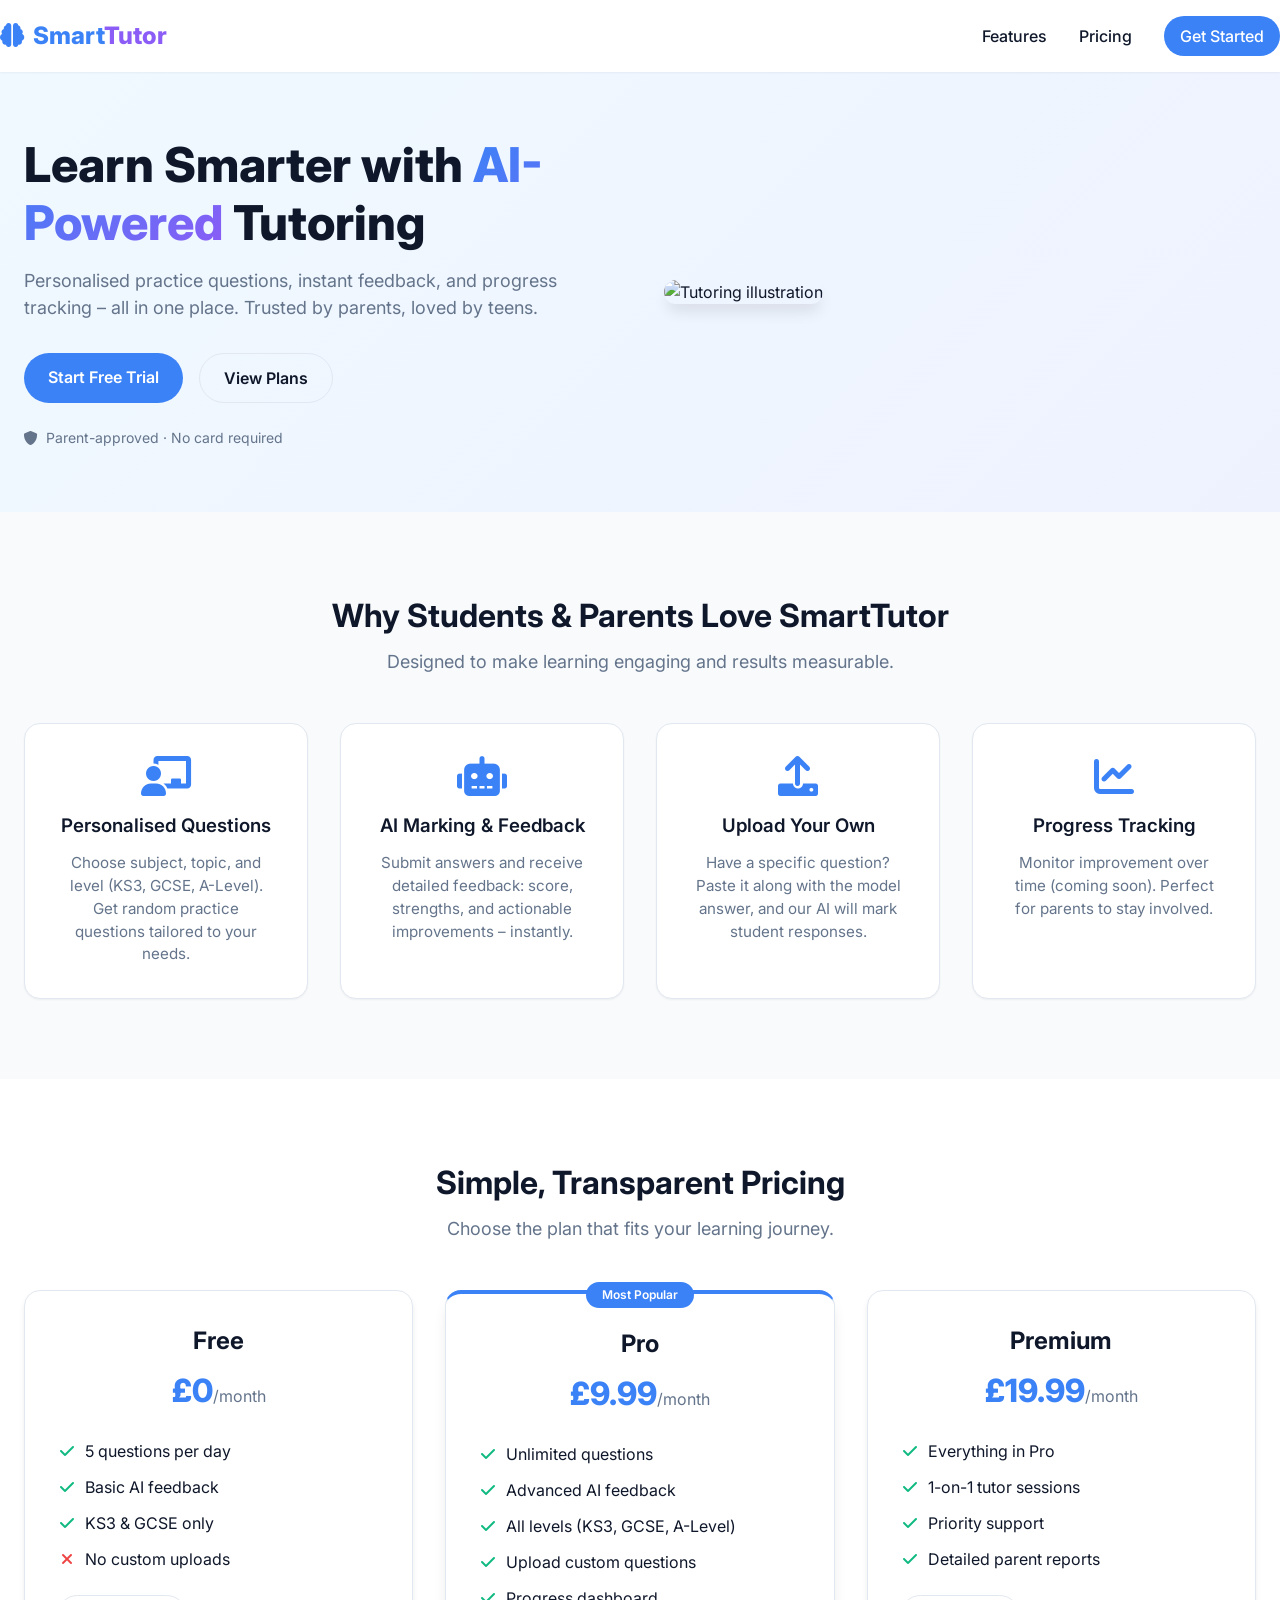
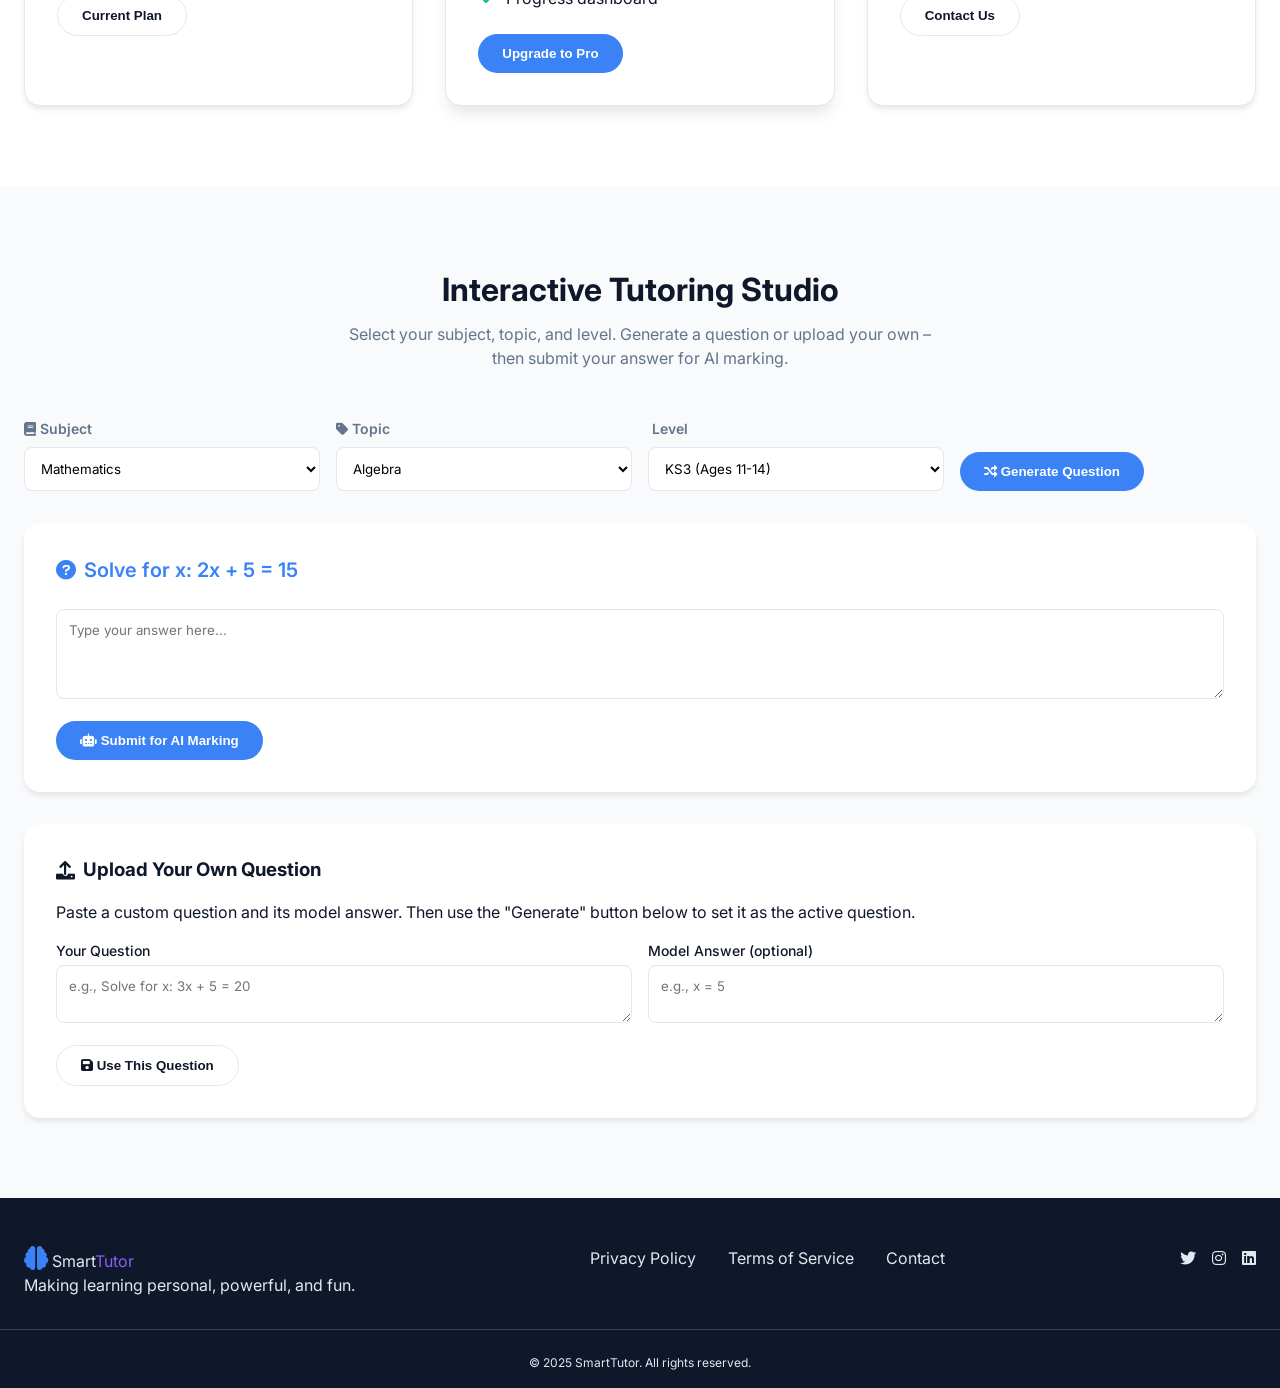
==== index.html @ 4dcc0a21 "Create index.html" ====
<!-- index.html -->
<!DOCTYPE html>
<html lang="en">
<head>
  <meta charset="UTF-8">
  <meta name="viewport" content="width=device-width, initial-scale=1.0, viewport-fit=cover">
  <title>Smart Tutor | AI-Powered Learning</title>
  <link rel="stylesheet" href="style.css">
  <!-- Font Awesome for icons -->
  <link rel="stylesheet" href="https://cdnjs.cloudflare.com/ajax/libs/font-awesome/6.0.0-beta3/css/all.min.css">
  <!-- Google Fonts -->
  <link href="https://fonts.googleapis.com/css2?family=Inter:opsz,wght@14..32,300..700&family=Plus+Jakarta+Sans:wght@400;500;600;700;800&display=swap" rel="stylesheet">
</head>
<body>

  <!-- Navigation -->
  <nav class="navbar">
    <div class="container nav-container">
      <div class="logo">
        <i class="fas fa-brain"></i> Smart<span>Tutor</span>
      </div>
      <div class="nav-links">
        <a href="#features">Features</a>
        <a href="#pricing">Pricing</a>
        <a href="#dashboard" class="btn-primary-small">Get Started</a>
      </div>
    </div>
  </nav>

  <!-- Hero Section -->
  <section class="hero">
    <div class="container hero-grid">
      <div class="hero-content">
        <h1>Learn Smarter with <span class="gradient-text">AI-Powered</span> Tutoring</h1>
        <p>Personalised practice questions, instant feedback, and progress tracking – all in one place. Trusted by parents, loved by teens.</p>
        <div class="hero-buttons">
          <a href="#dashboard" class="btn-primary">Start Free Trial</a>
          <a href="#pricing" class="btn-outline">View Plans</a>
        </div>
        <div class="trust-badge">
          <i class="fas fa-shield-alt"></i> Parent-approved · No card required
        </div>
      </div>
      <div class="hero-image">
        <img src="https://placehold.co/600x400/e2e8f0/1e293b?text=Interactive+Learning" alt="Tutoring illustration">
      </div>
    </div>
  </section>

  <!-- Features Section -->
  <section id="features" class="features">
    <div class="container">
      <div class="section-header">
        <h2>Why Students & Parents Love SmartTutor</h2>
        <p>Designed to make learning engaging and results measurable.</p>
      </div>
      <div class="features-grid">
        <div class="feature-card">
          <i class="fas fa-chalkboard-user"></i>
          <h3>Personalised Questions</h3>
          <p>Choose subject, topic, and level (KS3, GCSE, A-Level). Get random practice questions tailored to your needs.</p>
        </div>
        <div class="feature-card">
          <i class="fas fa-robot"></i>
          <h3>AI Marking & Feedback</h3>
          <p>Submit answers and receive detailed feedback: score, strengths, and actionable improvements – instantly.</p>
        </div>
        <div class="feature-card">
          <i class="fas fa-upload"></i>
          <h3>Upload Your Own</h3>
          <p>Have a specific question? Paste it along with the model answer, and our AI will mark student responses.</p>
        </div>
        <div class="feature-card">
          <i class="fas fa-chart-line"></i>
          <h3>Progress Tracking</h3>
          <p>Monitor improvement over time (coming soon). Perfect for parents to stay involved.</p>
        </div>
      </div>
    </div>
  </section>

  <!-- Pricing Section -->
  <section id="pricing" class="pricing">
    <div class="container">
      <div class="section-header">
        <h2>Simple, Transparent Pricing</h2>
        <p>Choose the plan that fits your learning journey.</p>
      </div>
      <div class="pricing-grid">
        <div class="pricing-card">
          <div class="pricing-header">
            <h3>Free</h3>
            <div class="price">£0<span>/month</span></div>
          </div>
          <ul>
            <li><i class="fas fa-check"></i> 5 questions per day</li>
            <li><i class="fas fa-check"></i> Basic AI feedback</li>
            <li><i class="fas fa-check"></i> KS3 & GCSE only</li>
            <li><i class="fas fa-times"></i> No custom uploads</li>
          </ul>
          <button class="btn-outline">Current Plan</button>
        </div>
        <div class="pricing-card popular">
          <div class="popular-badge">Most Popular</div>
          <div class="pricing-header">
            <h3>Pro</h3>
            <div class="price">£9.99<span>/month</span></div>
          </div>
          <ul>
            <li><i class="fas fa-check"></i> Unlimited questions</li>
            <li><i class="fas fa-check"></i> Advanced AI feedback</li>
            <li><i class="fas fa-check"></i> All levels (KS3, GCSE, A-Level)</li>
            <li><i class="fas fa-check"></i> Upload custom questions</li>
            <li><i class="fas fa-check"></i> Progress dashboard</li>
          </ul>
          <button class="btn-primary">Upgrade to Pro</button>
        </div>
        <div class="pricing-card">
          <div class="pricing-header">
            <h3>Premium</h3>
            <div class="price">£19.99<span>/month</span></div>
          </div>
          <ul>
            <li><i class="fas fa-check"></i> Everything in Pro</li>
            <li><i class="fas fa-check"></i> 1-on-1 tutor sessions</li>
            <li><i class="fas fa-check"></i> Priority support</li>
            <li><i class="fas fa-check"></i> Detailed parent reports</li>
          </ul>
          <button class="btn-outline">Contact Us</button>
        </div>
      </div>
    </div>
  </section>

  <!-- Dashboard / Tutoring Area -->
  <section id="dashboard" class="dashboard">
    <div class="container">
      <div class="dashboard-header">
        <h2>Interactive Tutoring Studio</h2>
        <p>Select your subject, topic, and level. Generate a question or upload your own – then submit your answer for AI marking.</p>
      </div>

      <!-- Controls -->
      <div class="controls">
        <div class="control-group">
          <label><i class="fas fa-book"></i> Subject</label>
          <select id="subject">
            <option value="maths">Mathematics</option>
            <option value="physics">Physics</option>
            <option value="chemistry">Chemistry</option>
            <option value="biology">Biology</option>
            <option value="english">English</option>
          </select>
        </div>
        <div class="control-group">
          <label><i class="fas fa-tag"></i> Topic</label>
          <select id="topic">
            <!-- populated by JS -->
          </select>
        </div>
        <div class="control-group">
          <label><i class="fas fa-chart-simple"></i> Level</label>
          <select id="level">
            <option value="KS3">KS3 (Ages 11-14)</option>
            <option value="GCSE">GCSE (Ages 14-16)</option>
            <option value="ALevel">A-Level (Ages 16-18)</option>
          </select>
        </div>
        <div class="control-group">
          <button id="generateBtn" class="btn-primary"><i class="fas fa-shuffle"></i> Generate Question</button>
        </div>
      </div>

      <!-- Question Card -->
      <div class="question-card">
        <div class="question-header">
          <i class="fas fa-question-circle"></i>
          <span id="questionText">Click "Generate Question" to start</span>
        </div>
        <div class="answer-area">
          <textarea id="answerInput" rows="4" placeholder="Type your answer here..."></textarea>
          <button id="submitBtn" class="btn-primary"><i class="fas fa-robot"></i> Submit for AI Marking</button>
        </div>
        <div id="feedback" class="feedback hidden">
          <!-- Feedback will be injected here -->
        </div>
      </div>

      <!-- Upload Custom Question -->
      <div class="upload-card">
        <h3><i class="fas fa-upload"></i> Upload Your Own Question</h3>
        <p>Paste a custom question and its model answer. Then use the "Generate" button below to set it as the active question.</p>
        <div class="upload-fields">
          <div class="field-group">
            <label>Your Question</label>
            <textarea id="customQuestion" rows="2" placeholder="e.g., Solve for x: 3x + 5 = 20"></textarea>
          </div>
          <div class="field-group">
            <label>Model Answer (optional)</label>
            <textarea id="customModelAnswer" rows="2" placeholder="e.g., x = 5"></textarea>
          </div>
        </div>
        <button id="setCustomBtn" class="btn-outline"><i class="fas fa-save"></i> Use This Question</button>
      </div>
    </div>
  </section>

  <!-- Footer -->
  <footer>
    <div class="container footer-content">
      <div class="footer-logo">
        <i class="fas fa-brain"></i> Smart<span>Tutor</span>
        <p>Making learning personal, powerful, and fun.</p>
      </div>
      <div class="footer-links">
        <a href="#">Privacy Policy</a>
        <a href="#">Terms of Service</a>
        <a href="#">Contact</a>
      </div>
      <div class="footer-social">
        <a href="#"><i class="fab fa-twitter"></i></a>
        <a href="#"><i class="fab fa-instagram"></i></a>
        <a href="#"><i class="fab fa-linkedin"></i></a>
      </div>
    </div>
    <div class="copyright">
      <p>&copy; 2025 SmartTutor. All rights reserved.</p>
    </div>
  </footer>

  <script src="script.js"></script>
</body>
</html>
---- style.css ----
/* style.css */
:root {
  --primary: #3b82f6;
  --primary-dark: #2563eb;
  --secondary: #8b5cf6;
  --accent: #f59e0b;
  --dark: #0f172a;
  --light: #f8fafc;
  --gray: #64748b;
  --gray-light: #e2e8f0;
  --white: #ffffff;
  --shadow-sm: 0 1px 2px 0 rgb(0 0 0 / 0.05);
  --shadow-md: 0 4px 6px -1px rgb(0 0 0 / 0.1);
  --shadow-lg: 0 10px 15px -3px rgb(0 0 0 / 0.1);
  --radius: 1rem;
  --radius-sm: 0.5rem;
}

* {
  margin: 0;
  padding: 0;
  box-sizing: border-box;
}

body {
  font-family: 'Inter', 'Plus Jakarta Sans', sans-serif;
  background-color: var(--light);
  color: var(--dark);
  line-height: 1.5;
  scroll-behavior: smooth;
}

.container {
  max-width: 1280px;
  margin: 0 auto;
  padding: 0 1.5rem;
}

/* Navigation */
.navbar {
  background: var(--white);
  box-shadow: var(--shadow-sm);
  position: sticky;
  top: 0;
  z-index: 100;
  backdrop-filter: blur(8px);
  background: rgba(255, 255, 255, 0.9);
}

.nav-container {
  display: flex;
  justify-content: space-between;
  align-items: center;
  padding: 1rem 0;
}

.logo {
  font-size: 1.5rem;
  font-weight: 800;
  color: var(--primary);
}

.logo span {
  color: var(--secondary);
}

.logo i {
  margin-right: 0.25rem;
}

.nav-links {
  display: flex;
  gap: 2rem;
  align-items: center;
}

.nav-links a {
  text-decoration: none;
  color: var(--dark);
  font-weight: 500;
  transition: color 0.2s;
}

.nav-links a:hover {
  color: var(--primary);
}

.btn-primary-small {
  background: var(--primary);
  color: white !important;
  padding: 0.5rem 1rem;
  border-radius: 2rem;
  font-weight: 600;
  transition: all 0.2s;
}

.btn-primary-small:hover {
  background: var(--primary-dark);
  transform: translateY(-1px);
}

/* Hero Section */
.hero {
  padding: 4rem 0;
  background: linear-gradient(135deg, #f0f9ff 0%, #eef2ff 100%);
}

.hero-grid {
  display: grid;
  grid-template-columns: 1fr 1fr;
  gap: 3rem;
  align-items: center;
}

.hero-content h1 {
  font-size: 3rem;
  font-weight: 800;
  line-height: 1.2;
  margin-bottom: 1rem;
}

.gradient-text {
  background: linear-gradient(135deg, var(--primary), var(--secondary));
  -webkit-background-clip: text;
  background-clip: text;
  color: transparent;
}

.hero-content p {
  font-size: 1.125rem;
  color: var(--gray);
  margin-bottom: 2rem;
}

.hero-buttons {
  display: flex;
  gap: 1rem;
  margin-bottom: 1.5rem;
}

.btn-primary {
  background: var(--primary);
  color: white;
  border: none;
  padding: 0.75rem 1.5rem;
  border-radius: 2rem;
  font-weight: 600;
  cursor: pointer;
  transition: all 0.2s;
  display: inline-block;
  text-decoration: none;
}

.btn-primary:hover {
  background: var(--primary-dark);
  transform: translateY(-2px);
  box-shadow: var(--shadow-md);
}

.btn-outline {
  background: transparent;
  border: 1px solid var(--gray-light);
  padding: 0.75rem 1.5rem;
  border-radius: 2rem;
  font-weight: 600;
  cursor: pointer;
  transition: all 0.2s;
  text-decoration: none;
  color: var(--dark);
}

.btn-outline:hover {
  border-color: var(--primary);
  color: var(--primary);
  transform: translateY(-2px);
}

.trust-badge {
  display: flex;
  align-items: center;
  gap: 0.5rem;
  font-size: 0.875rem;
  color: var(--gray);
}

.hero-image img {
  width: 100%;
  border-radius: var(--radius);
  box-shadow: var(--shadow-lg);
}

/* Features Section */
.features {
  padding: 5rem 0;
}

.section-header {
  text-align: center;
  margin-bottom: 3rem;
}

.section-header h2 {
  font-size: 2rem;
  font-weight: 700;
  margin-bottom: 0.5rem;
}

.section-header p {
  color: var(--gray);
  font-size: 1.125rem;
}

.features-grid {
  display: grid;
  grid-template-columns: repeat(auto-fit, minmax(250px, 1fr));
  gap: 2rem;
}

.feature-card {
  background: var(--white);
  padding: 2rem;
  border-radius: var(--radius);
  text-align: center;
  transition: all 0.3s;
  box-shadow: var(--shadow-sm);
  border: 1px solid var(--gray-light);
}

.feature-card:hover {
  transform: translateY(-5px);
  box-shadow: var(--shadow-lg);
  border-color: var(--primary);
}

.feature-card i {
  font-size: 2.5rem;
  color: var(--primary);
  margin-bottom: 1rem;
}

.feature-card h3 {
  margin-bottom: 0.75rem;
  font-weight: 600;
}

.feature-card p {
  color: var(--gray);
  font-size: 0.95rem;
}

/* Pricing Section */
.pricing {
  background: var(--white);
  padding: 5rem 0;
}

.pricing-grid {
  display: grid;
  grid-template-columns: repeat(auto-fit, minmax(280px, 1fr));
  gap: 2rem;
  margin-top: 2rem;
}

.pricing-card {
  background: var(--white);
  border-radius: var(--radius);
  padding: 2rem;
  box-shadow: var(--shadow-md);
  transition: transform 0.3s;
  position: relative;
  border: 1px solid var(--gray-light);
}

.pricing-card:hover {
  transform: translateY(-5px);
}

.pricing-card.popular {
  border-top: 4px solid var(--primary);
  box-shadow: var(--shadow-lg);
}

.popular-badge {
  position: absolute;
  top: -12px;
  left: 50%;
  transform: translateX(-50%);
  background: var(--primary);
  color: white;
  padding: 0.25rem 1rem;
  border-radius: 2rem;
  font-size: 0.75rem;
  font-weight: 600;
}

.pricing-header {
  text-align: center;
  margin-bottom: 1.5rem;
}

.pricing-header h3 {
  font-size: 1.5rem;
  font-weight: 700;
  margin-bottom: 0.5rem;
}

.price {
  font-size: 2rem;
  font-weight: 800;
  color: var(--primary);
}

.price span {
  font-size: 1rem;
  font-weight: 400;
  color: var(--gray);
}

.pricing-card ul {
  list-style: none;
  margin: 1.5rem 0;
}

.pricing-card li {
  margin: 0.75rem 0;
  display: flex;
  align-items: center;
  gap: 0.5rem;
}

.pricing-card li i {
  width: 1.25rem;
  text-align: center;
}

.pricing-card li i.fa-check {
  color: #10b981;
}

.pricing-card li i.fa-times {
  color: #ef4444;
}

/* Dashboard */
.dashboard {
  padding: 5rem 0;
  background: var(--light);
}

.dashboard-header {
  text-align: center;
  margin-bottom: 3rem;
}

.dashboard-header h2 {
  font-size: 2rem;
  font-weight: 700;
  margin-bottom: 0.5rem;
}

.dashboard-header p {
  color: var(--gray);
  max-width: 600px;
  margin: 0 auto;
}

.controls {
  display: flex;
  flex-wrap: wrap;
  gap: 1rem;
  margin-bottom: 2rem;
  align-items: flex-end;
}

.control-group {
  flex: 1;
  min-width: 150px;
}

.control-group label {
  display: block;
  font-weight: 600;
  margin-bottom: 0.5rem;
  font-size: 0.875rem;
  color: var(--gray);
}

select, textarea {
  width: 100%;
  padding: 0.75rem;
  border-radius: var(--radius-sm);
  border: 1px solid var(--gray-light);
  background: var(--white);
  font-family: inherit;
  transition: border 0.2s;
}

select:focus, textarea:focus {
  outline: none;
  border-color: var(--primary);
  box-shadow: 0 0 0 3px rgba(59,130,246,0.1);
}

.question-card {
  background: var(--white);
  border-radius: var(--radius);
  padding: 2rem;
  margin-bottom: 2rem;
  box-shadow: var(--shadow-md);
}

.question-header {
  font-size: 1.25rem;
  font-weight: 600;
  margin-bottom: 1.5rem;
  display: flex;
  gap: 0.5rem;
  align-items: center;
  color: var(--primary);
}

.answer-area {
  margin-top: 1rem;
}

.answer-area textarea {
  margin-bottom: 1rem;
  resize: vertical;
}

.feedback {
  margin-top: 1.5rem;
  padding: 1rem;
  background: #f0f9ff;
  border-radius: var(--radius-sm);
  border-left: 4px solid var(--primary);
}

.feedback h4 {
  margin-bottom: 0.5rem;
  font-weight: 700;
}

.feedback .score {
  font-size: 1.5rem;
  font-weight: 800;
  color: var(--primary);
  margin-bottom: 1rem;
}

.feedback ul {
  margin-left: 1.5rem;
  margin-bottom: 1rem;
}

.feedback li {
  margin: 0.5rem 0;
}

.feedback.hidden {
  display: none;
}

.upload-card {
  background: var(--white);
  border-radius: var(--radius);
  padding: 2rem;
  box-shadow: var(--shadow-md);
}

.upload-card h3 {
  display: flex;
  gap: 0.5rem;
  align-items: center;
  margin-bottom: 1rem;
}

.upload-fields {
  display: grid;
  grid-template-columns: 1fr 1fr;
  gap: 1rem;
  margin: 1rem 0;
}

.field-group label {
  display: block;
  font-weight: 500;
  margin-bottom: 0.25rem;
  font-size: 0.875rem;
}

/* Footer */
footer {
  background: var(--dark);
  color: var(--gray-light);
  padding: 3rem 0 1rem;
}

.footer-content {
  display: flex;
  justify-content: space-between;
  flex-wrap: wrap;
  gap: 2rem;
  margin-bottom: 2rem;
}

.footer-logo i {
  font-size: 1.5rem;
  color: var(--primary);
}

.footer-logo span {
  color: var(--secondary);
}

.footer-links {
  display: flex;
  gap: 2rem;
}

.footer-links a, .footer-social a {
  color: var(--gray-light);
  text-decoration: none;
  transition: color 0.2s;
}

.footer-links a:hover, .footer-social a:hover {
  color: var(--primary);
}

.footer-social {
  display: flex;
  gap: 1rem;
}

.copyright {
  text-align: center;
  font-size: 0.75rem;
  border-top: 1px solid #334155;
  padding-top: 1.5rem;
}

/* Responsive */
@media (max-width: 768px) {
  .hero-grid {
    grid-template-columns: 1fr;
    text-align: center;
  }
  .hero-buttons {
    justify-content: center;
  }
  .trust-badge {
    justify-content: center;
  }
  .nav-links {
    display: none;
  }
  .controls {
    flex-direction: column;
  }
  .upload-fields {
    grid-template-columns: 1fr;
  }
}
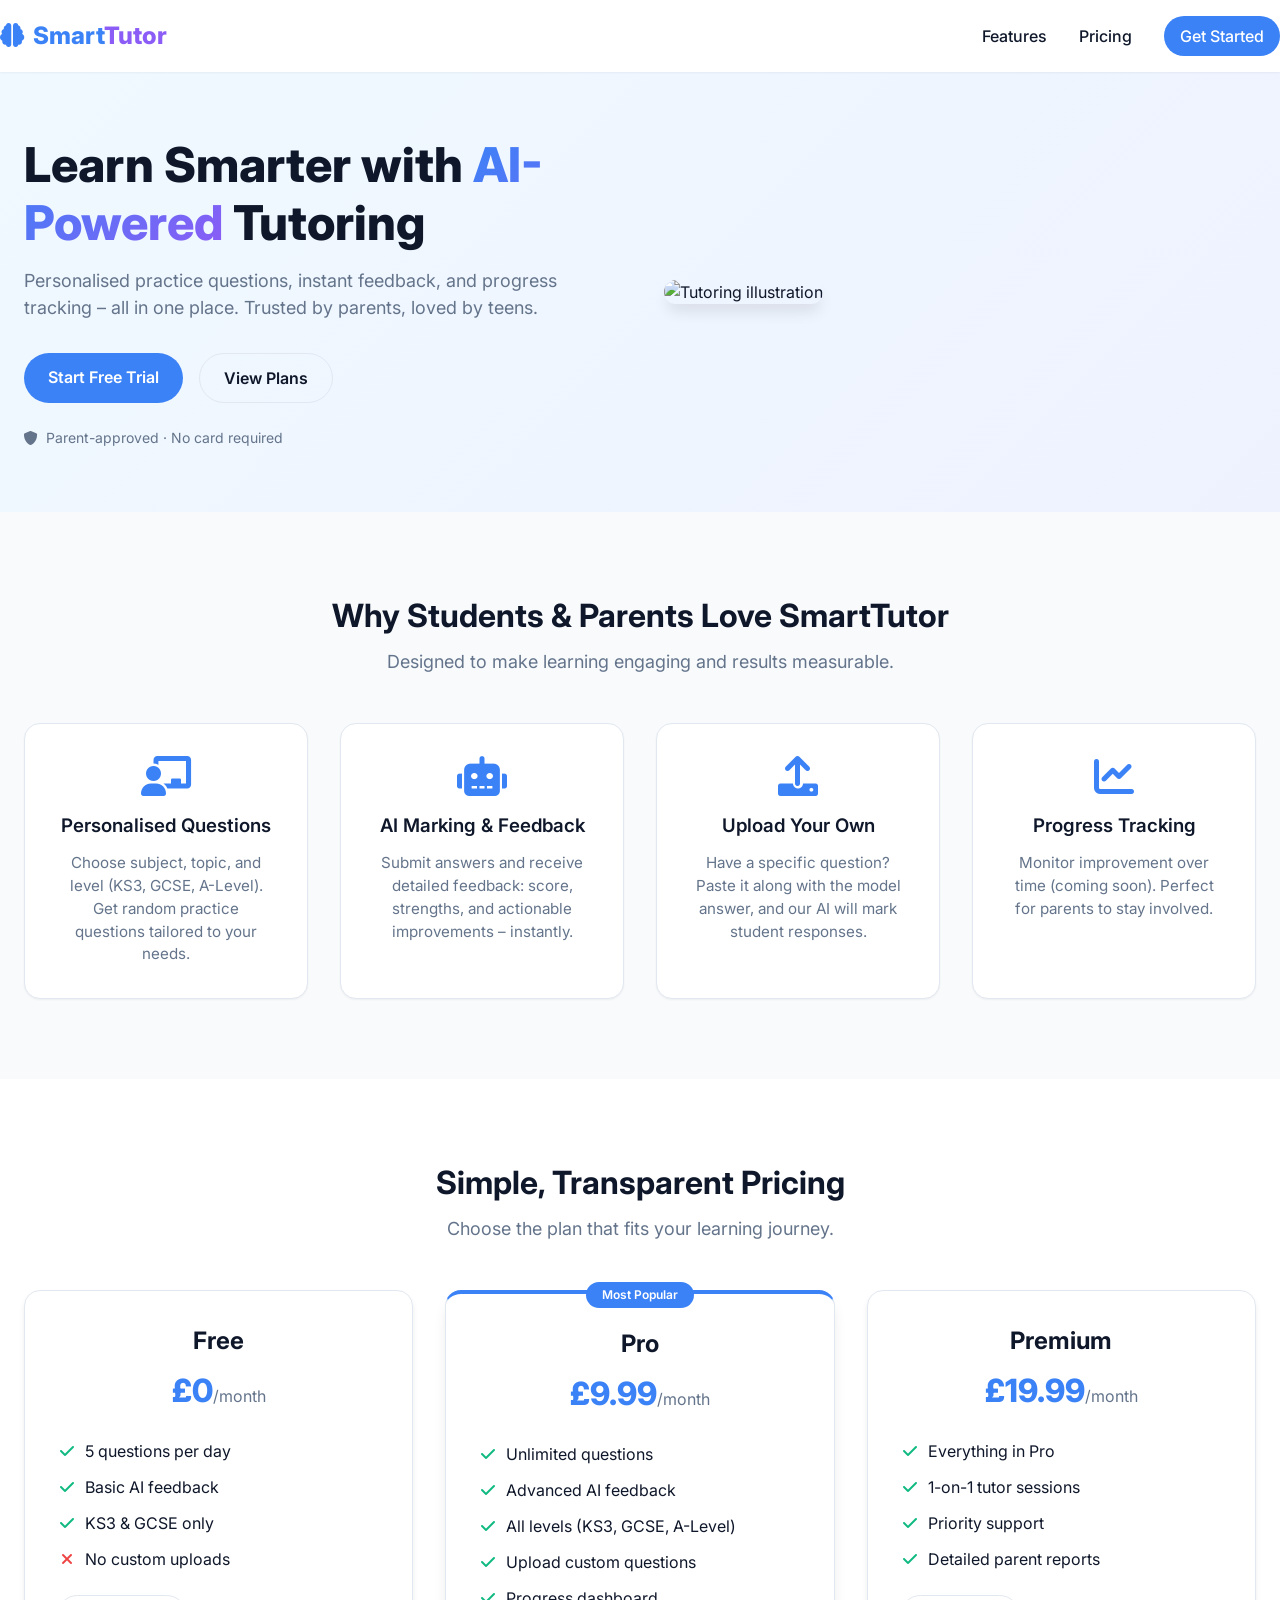
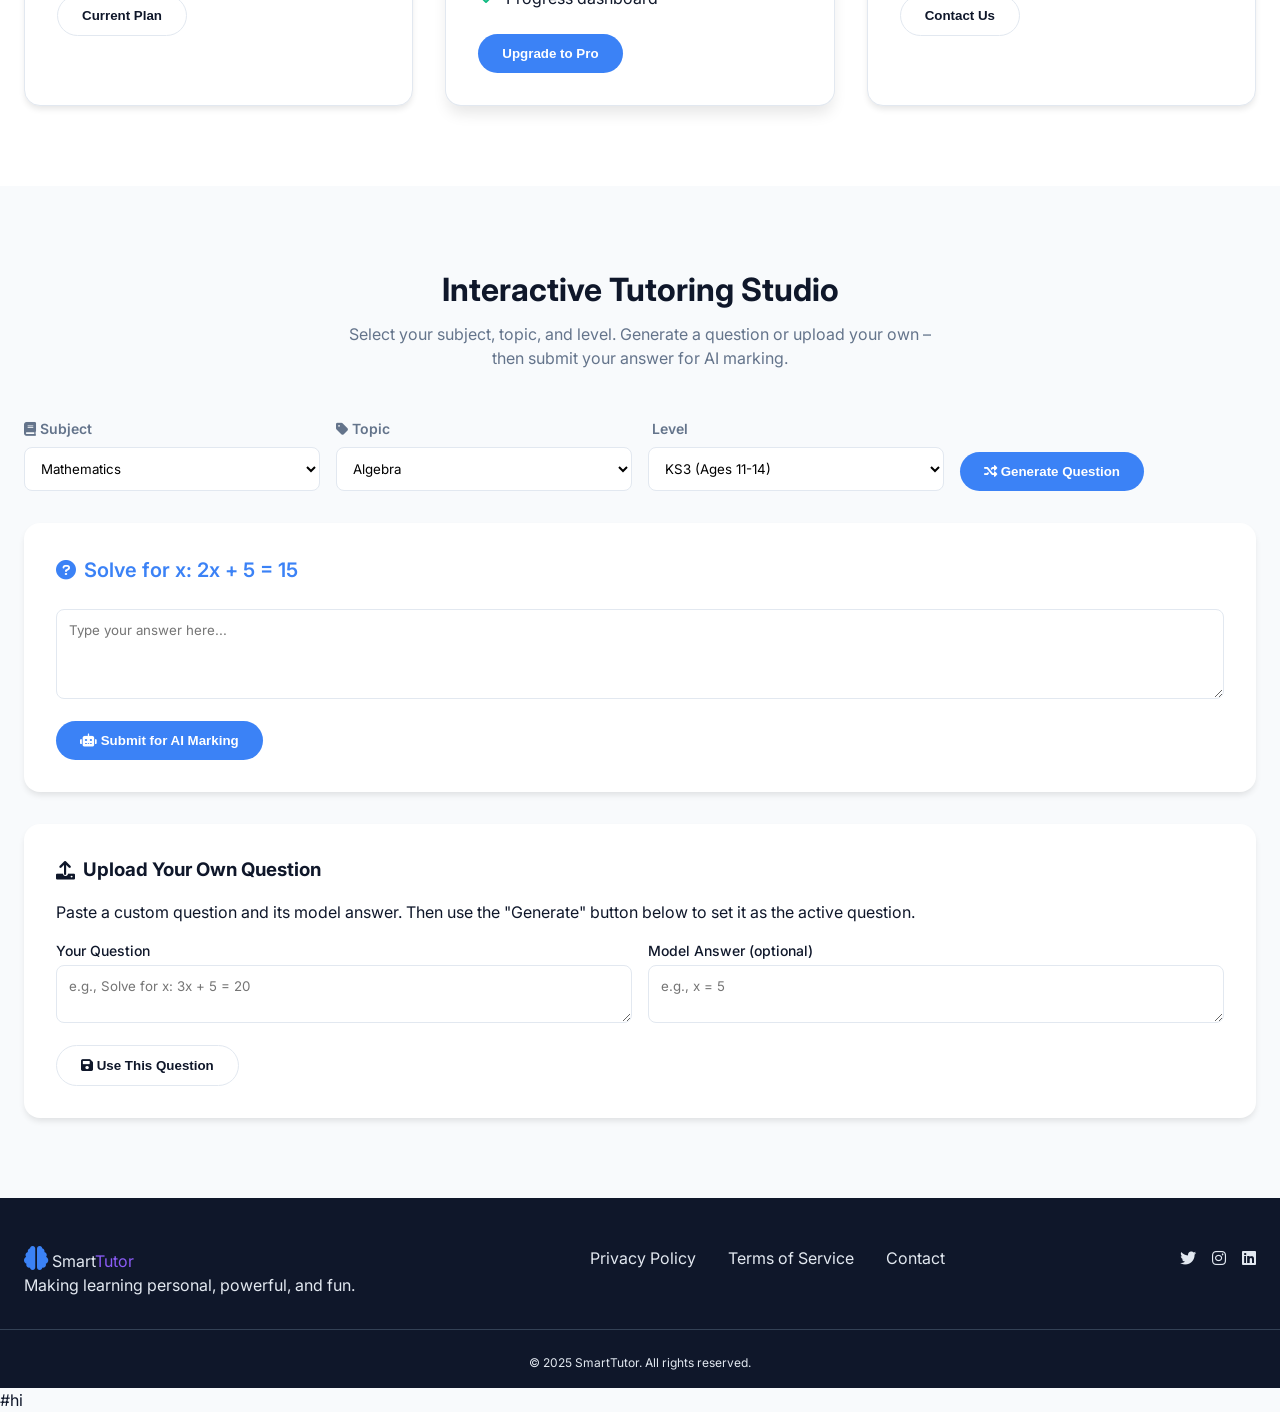
==== commit 270f05fe: "Update index.html" ====
--- a/index.html
+++ b/index.html
@@ -231,3 +231,4 @@
   <script src="script.js"></script>
 </body>
 </html>
+#hi
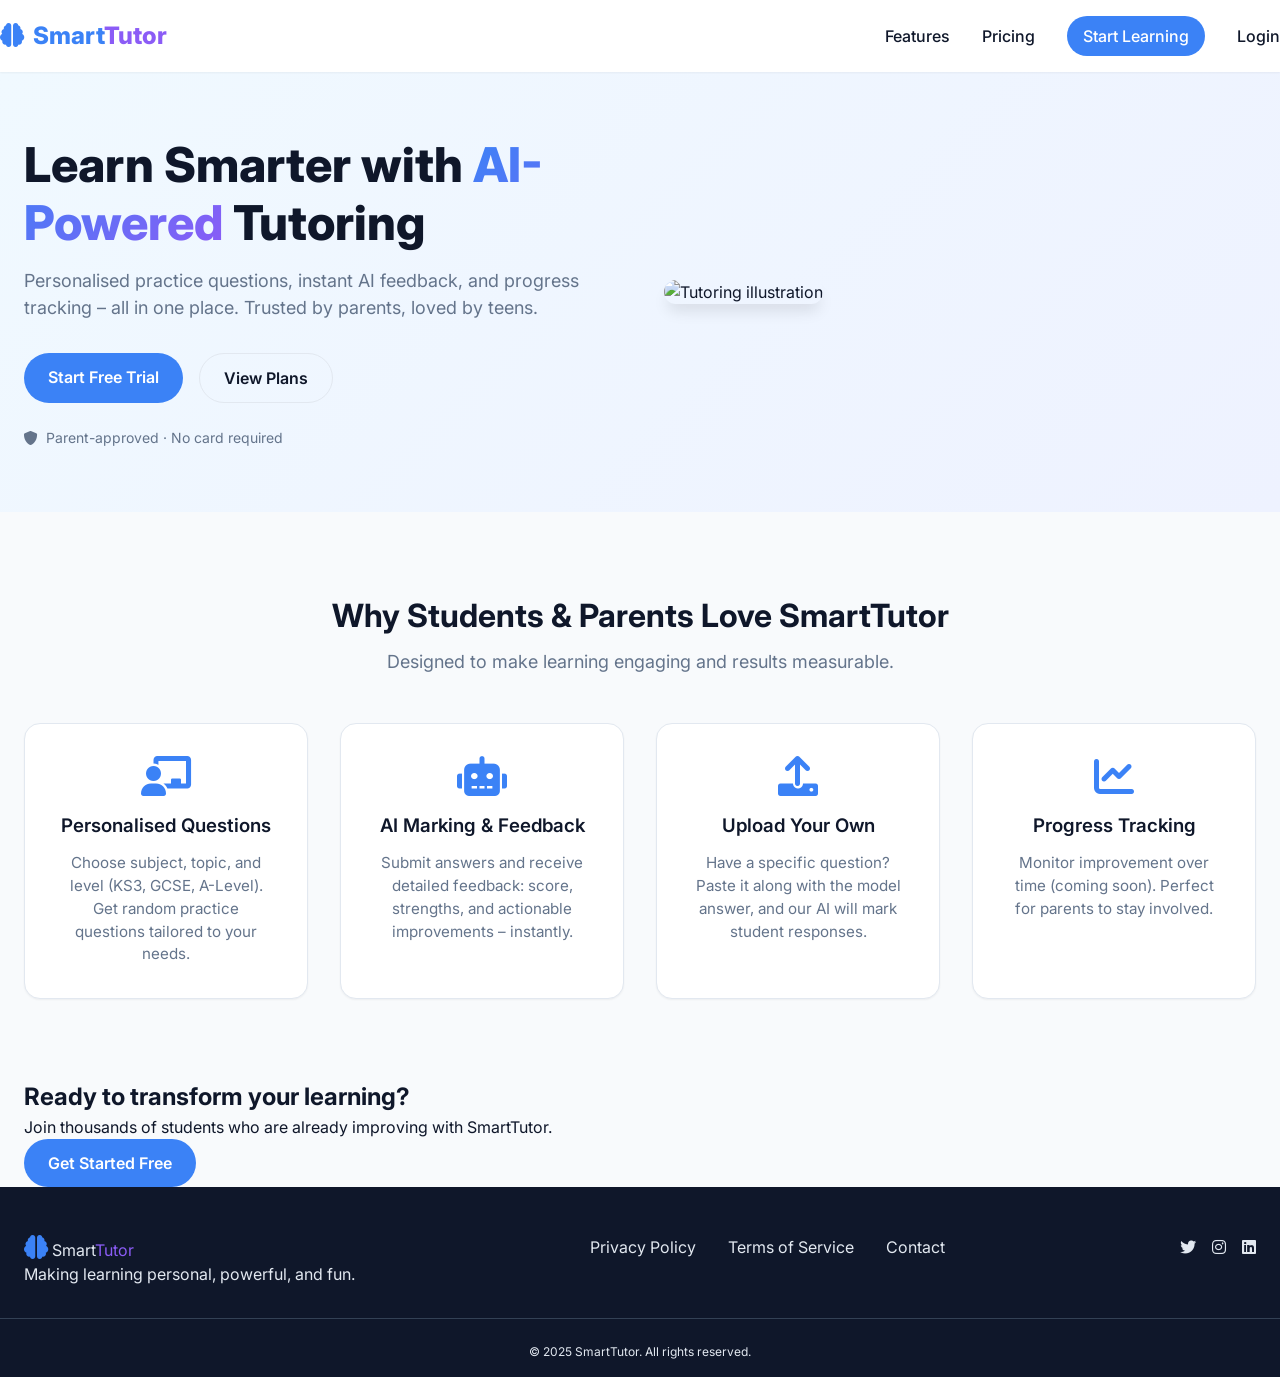
==== commit baeab49b: "Update index.html" ====
--- a/index.html
+++ b/index.html
@@ -4,7 +4,7 @@
 <head>
   <meta charset="UTF-8">
   <meta name="viewport" content="width=device-width, initial-scale=1.0, viewport-fit=cover">
-  <title>Smart Tutor | AI-Powered Learning</title>
+  <title>SmartTutor | AI-Powered Learning</title>
   <link rel="stylesheet" href="style.css">
   <!-- Font Awesome for icons -->
   <link rel="stylesheet" href="https://cdnjs.cloudflare.com/ajax/libs/font-awesome/6.0.0-beta3/css/all.min.css">
@@ -21,8 +21,9 @@
       </div>
       <div class="nav-links">
         <a href="#features">Features</a>
-        <a href="#pricing">Pricing</a>
-        <a href="#dashboard" class="btn-primary-small">Get Started</a>
+        <a href="pricing.html">Pricing</a>
+        <a href="dashboard.html" class="btn-primary-small">Start Learning</a>
+        <a href="login.html" class="btn-outline-small">Login</a>
       </div>
     </div>
   </nav>
@@ -32,10 +33,10 @@
     <div class="container hero-grid">
       <div class="hero-content">
         <h1>Learn Smarter with <span class="gradient-text">AI-Powered</span> Tutoring</h1>
-        <p>Personalised practice questions, instant feedback, and progress tracking – all in one place. Trusted by parents, loved by teens.</p>
+        <p>Personalised practice questions, instant AI feedback, and progress tracking – all in one place. Trusted by parents, loved by teens.</p>
         <div class="hero-buttons">
-          <a href="#dashboard" class="btn-primary">Start Free Trial</a>
-          <a href="#pricing" class="btn-outline">View Plans</a>
+          <a href="dashboard.html" class="btn-primary">Start Free Trial</a>
+          <a href="pricing.html" class="btn-outline">View Plans</a>
         </div>
         <div class="trust-badge">
           <i class="fas fa-shield-alt"></i> Parent-approved · No card required
@@ -79,129 +80,12 @@
     </div>
   </section>
 
-  <!-- Pricing Section -->
-  <section id="pricing" class="pricing">
+  <!-- Call to Action Section (optional) -->
+  <section class="cta">
     <div class="container">
-      <div class="section-header">
-        <h2>Simple, Transparent Pricing</h2>
-        <p>Choose the plan that fits your learning journey.</p>
-      </div>
-      <div class="pricing-grid">
-        <div class="pricing-card">
-          <div class="pricing-header">
-            <h3>Free</h3>
-            <div class="price">£0<span>/month</span></div>
-          </div>
-          <ul>
-            <li><i class="fas fa-check"></i> 5 questions per day</li>
-            <li><i class="fas fa-check"></i> Basic AI feedback</li>
-            <li><i class="fas fa-check"></i> KS3 & GCSE only</li>
-            <li><i class="fas fa-times"></i> No custom uploads</li>
-          </ul>
-          <button class="btn-outline">Current Plan</button>
-        </div>
-        <div class="pricing-card popular">
-          <div class="popular-badge">Most Popular</div>
-          <div class="pricing-header">
-            <h3>Pro</h3>
-            <div class="price">£9.99<span>/month</span></div>
-          </div>
-          <ul>
-            <li><i class="fas fa-check"></i> Unlimited questions</li>
-            <li><i class="fas fa-check"></i> Advanced AI feedback</li>
-            <li><i class="fas fa-check"></i> All levels (KS3, GCSE, A-Level)</li>
-            <li><i class="fas fa-check"></i> Upload custom questions</li>
-            <li><i class="fas fa-check"></i> Progress dashboard</li>
-          </ul>
-          <button class="btn-primary">Upgrade to Pro</button>
-        </div>
-        <div class="pricing-card">
-          <div class="pricing-header">
-            <h3>Premium</h3>
-            <div class="price">£19.99<span>/month</span></div>
-          </div>
-          <ul>
-            <li><i class="fas fa-check"></i> Everything in Pro</li>
-            <li><i class="fas fa-check"></i> 1-on-1 tutor sessions</li>
-            <li><i class="fas fa-check"></i> Priority support</li>
-            <li><i class="fas fa-check"></i> Detailed parent reports</li>
-          </ul>
-          <button class="btn-outline">Contact Us</button>
-        </div>
-      </div>
-    </div>
-  </section>
-
-  <!-- Dashboard / Tutoring Area -->
-  <section id="dashboard" class="dashboard">
-    <div class="container">
-      <div class="dashboard-header">
-        <h2>Interactive Tutoring Studio</h2>
-        <p>Select your subject, topic, and level. Generate a question or upload your own – then submit your answer for AI marking.</p>
-      </div>
-
-      <!-- Controls -->
-      <div class="controls">
-        <div class="control-group">
-          <label><i class="fas fa-book"></i> Subject</label>
-          <select id="subject">
-            <option value="maths">Mathematics</option>
-            <option value="physics">Physics</option>
-            <option value="chemistry">Chemistry</option>
-            <option value="biology">Biology</option>
-            <option value="english">English</option>
-          </select>
-        </div>
-        <div class="control-group">
-          <label><i class="fas fa-tag"></i> Topic</label>
-          <select id="topic">
-            <!-- populated by JS -->
-          </select>
-        </div>
-        <div class="control-group">
-          <label><i class="fas fa-chart-simple"></i> Level</label>
-          <select id="level">
-            <option value="KS3">KS3 (Ages 11-14)</option>
-            <option value="GCSE">GCSE (Ages 14-16)</option>
-            <option value="ALevel">A-Level (Ages 16-18)</option>
-          </select>
-        </div>
-        <div class="control-group">
-          <button id="generateBtn" class="btn-primary"><i class="fas fa-shuffle"></i> Generate Question</button>
-        </div>
-      </div>
-
-      <!-- Question Card -->
-      <div class="question-card">
-        <div class="question-header">
-          <i class="fas fa-question-circle"></i>
-          <span id="questionText">Click "Generate Question" to start</span>
-        </div>
-        <div class="answer-area">
-          <textarea id="answerInput" rows="4" placeholder="Type your answer here..."></textarea>
-          <button id="submitBtn" class="btn-primary"><i class="fas fa-robot"></i> Submit for AI Marking</button>
-        </div>
-        <div id="feedback" class="feedback hidden">
-          <!-- Feedback will be injected here -->
-        </div>
-      </div>
-
-      <!-- Upload Custom Question -->
-      <div class="upload-card">
-        <h3><i class="fas fa-upload"></i> Upload Your Own Question</h3>
-        <p>Paste a custom question and its model answer. Then use the "Generate" button below to set it as the active question.</p>
-        <div class="upload-fields">
-          <div class="field-group">
-            <label>Your Question</label>
-            <textarea id="customQuestion" rows="2" placeholder="e.g., Solve for x: 3x + 5 = 20"></textarea>
-          </div>
-          <div class="field-group">
-            <label>Model Answer (optional)</label>
-            <textarea id="customModelAnswer" rows="2" placeholder="e.g., x = 5"></textarea>
-          </div>
-        </div>
-        <button id="setCustomBtn" class="btn-outline"><i class="fas fa-save"></i> Use This Question</button>
-      </div>
+      <h2>Ready to transform your learning?</h2>
+      <p>Join thousands of students who are already improving with SmartTutor.</p>
+      <a href="dashboard.html" class="btn-primary">Get Started Free</a>
     </div>
   </section>
 
@@ -213,9 +97,9 @@
         <p>Making learning personal, powerful, and fun.</p>
       </div>
       <div class="footer-links">
-        <a href="#">Privacy Policy</a>
-        <a href="#">Terms of Service</a>
-        <a href="#">Contact</a>
+        <a href="privacy.html">Privacy Policy</a>
+        <a href="terms.html">Terms of Service</a>
+        <a href="contact.html">Contact</a>
       </div>
       <div class="footer-social">
         <a href="#"><i class="fab fa-twitter"></i></a>
@@ -228,7 +112,6 @@
     </div>
   </footer>
 
-  <script src="script.js"></script>
+  <script src="js/landing.js"></script>
 </body>
 </html>
-#hi
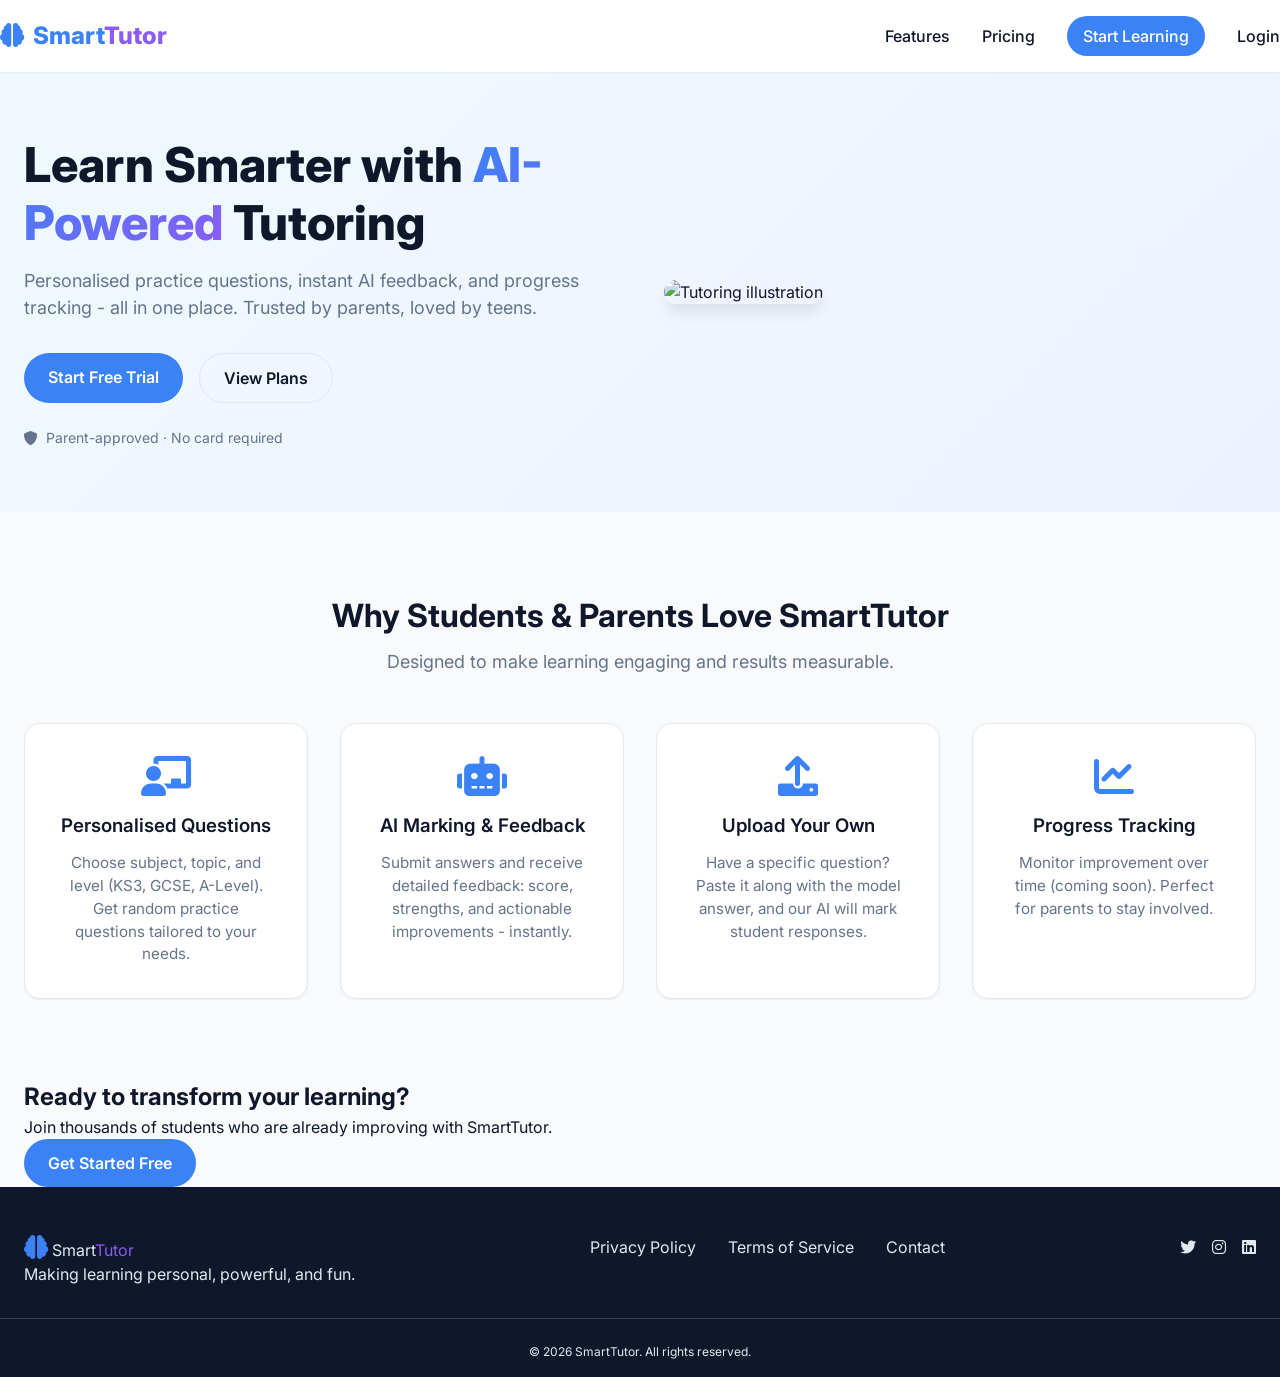
==== commit 5f4e2457: "Update index.html" ====
--- a/index.html
+++ b/index.html
@@ -1,4 +1,3 @@
-<!-- index.html -->
 <!DOCTYPE html>
 <html lang="en">
 <head>
@@ -6,10 +5,8 @@
   <meta name="viewport" content="width=device-width, initial-scale=1.0, viewport-fit=cover">
   <title>SmartTutor | AI-Powered Learning</title>
   <link rel="stylesheet" href="style.css">
-  <!-- Font Awesome for icons -->
   <link rel="stylesheet" href="https://cdnjs.cloudflare.com/ajax/libs/font-awesome/6.0.0-beta3/css/all.min.css">
-  <!-- Google Fonts -->
-  <link href="https://fonts.googleapis.com/css2?family=Inter:opsz,wght@14..32,300..700&family=Plus+Jakarta+Sans:wght@400;500;600;700;800&display=swap" rel="stylesheet">
+  <link href="https://fonts.googleapis.com/css2?family=Inter:opsz,wght@14..32,300..700&family=Plus+Jakarta+Sans:wght@300..700&display=swap" rel="stylesheet">
 </head>
 <body>
 
@@ -33,7 +30,7 @@
     <div class="container hero-grid">
       <div class="hero-content">
         <h1>Learn Smarter with <span class="gradient-text">AI-Powered</span> Tutoring</h1>
-        <p>Personalised practice questions, instant AI feedback, and progress tracking – all in one place. Trusted by parents, loved by teens.</p>
+        <p>Personalised practice questions, instant AI feedback, and progress tracking - all in one place. Trusted by parents, loved by teens.</p>
         <div class="hero-buttons">
           <a href="dashboard.html" class="btn-primary">Start Free Trial</a>
           <a href="pricing.html" class="btn-outline">View Plans</a>
@@ -43,7 +40,7 @@
         </div>
       </div>
       <div class="hero-image">
-        <img src="https://placehold.co/600x400/e2e8f0/1e293b?text=Interactive+Learning" alt="Tutoring illustration">
+        <img src="https://placeholder.co/600x400/e2e8f0/1e293b?text=Interactive+Learning" alt="Tutoring illustration">
       </div>
     </div>
   </section>
@@ -63,8 +60,8 @@
         </div>
         <div class="feature-card">
           <i class="fas fa-robot"></i>
-          <h3>AI Marking & Feedback</h3>
-          <p>Submit answers and receive detailed feedback: score, strengths, and actionable improvements – instantly.</p>
+          <h3>AI Marking &amp; Feedback</h3>
+          <p>Submit answers and receive detailed feedback: score, strengths, and actionable improvements - instantly.</p>
         </div>
         <div class="feature-card">
           <i class="fas fa-upload"></i>
@@ -80,7 +77,7 @@
     </div>
   </section>
 
-  <!-- Call to Action Section (optional) -->
+  <!-- Call to Action -->
   <section class="cta">
     <div class="container">
       <h2>Ready to transform your learning?</h2>
@@ -89,7 +86,7 @@
     </div>
   </section>
 
-  <!-- Footer -->
+  <!-- Footer (Updated) -->
   <footer>
     <div class="container footer-content">
       <div class="footer-logo">
@@ -108,7 +105,7 @@
       </div>
     </div>
     <div class="copyright">
-      <p>&copy; 2025 SmartTutor. All rights reserved.</p>
+      <p>&copy; 2026 SmartTutor. All rights reserved.</p>
     </div>
   </footer>
 
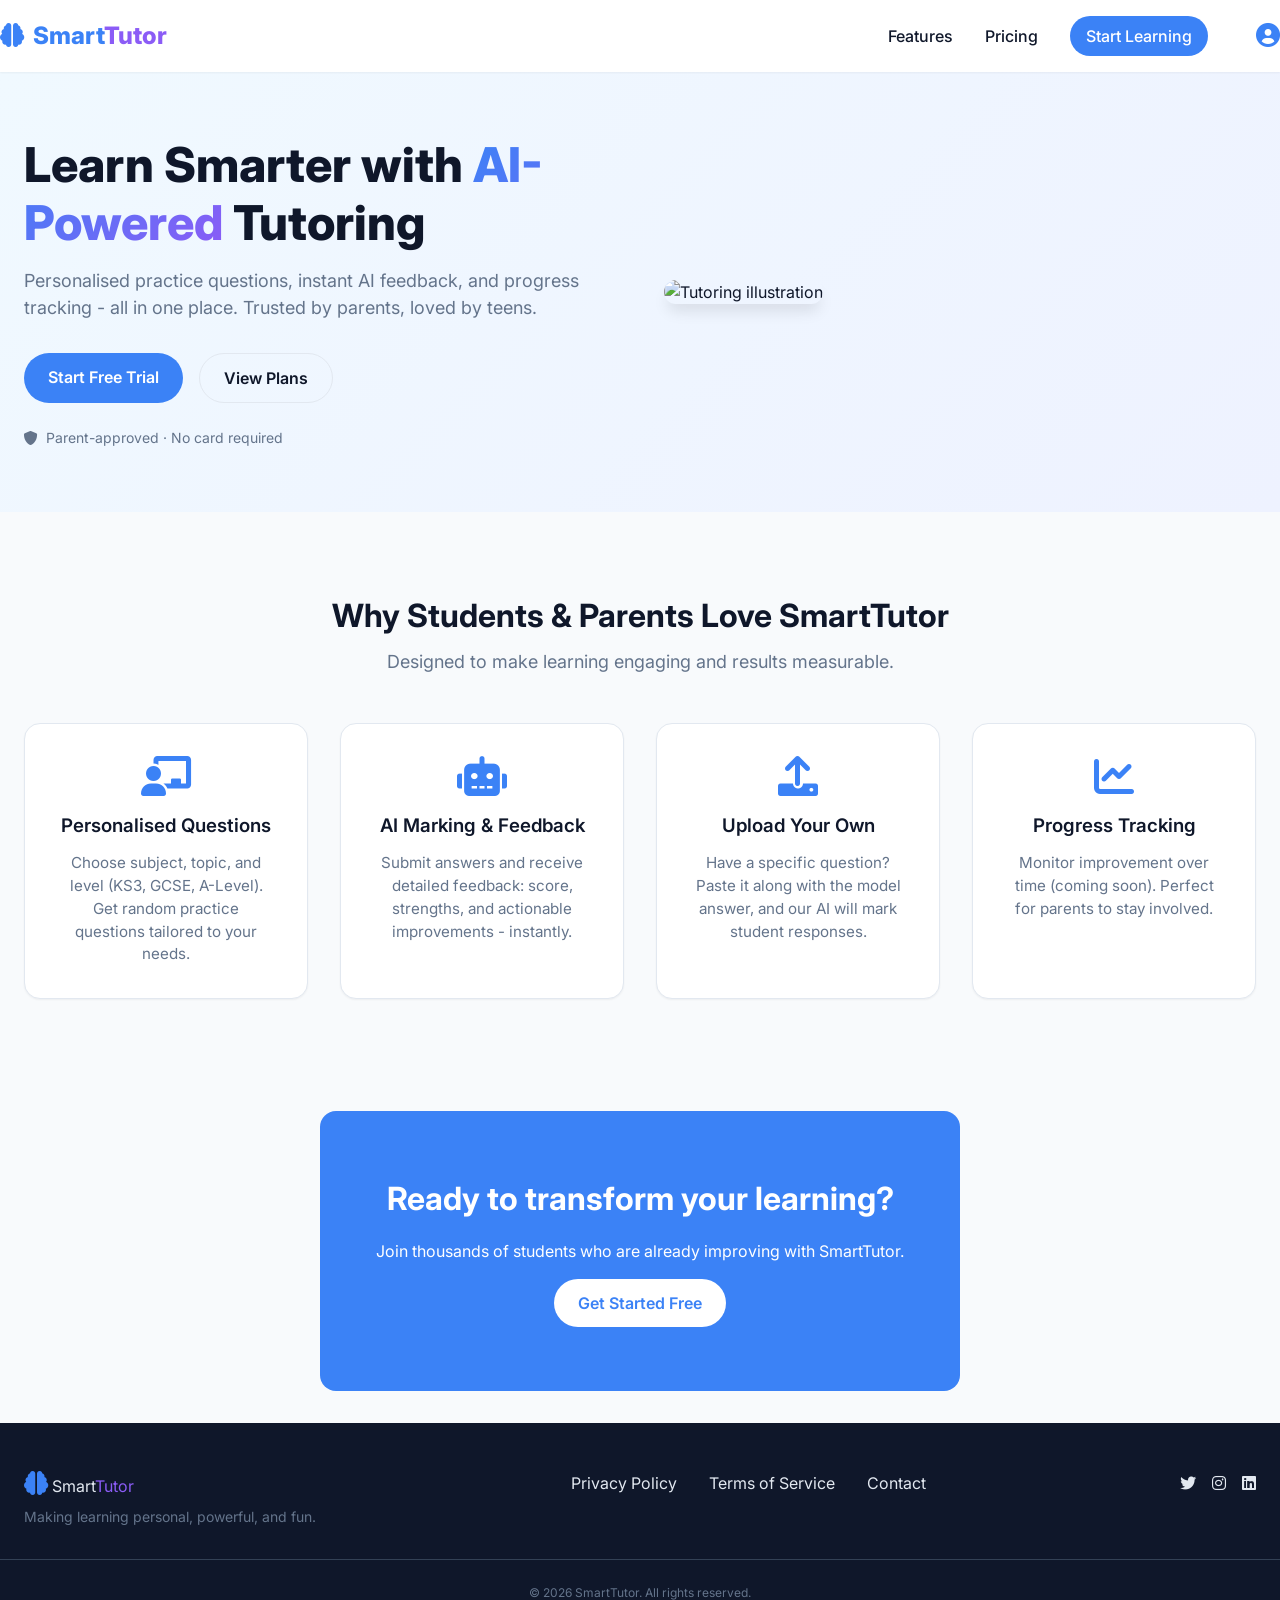
==== commit f94940a5: "Update index.html" ====
--- a/index.html
+++ b/index.html
@@ -7,6 +7,31 @@
   <link rel="stylesheet" href="style.css">
   <link rel="stylesheet" href="https://cdnjs.cloudflare.com/ajax/libs/font-awesome/6.0.0-beta3/css/all.min.css">
   <link href="https://fonts.googleapis.com/css2?family=Inter:opsz,wght@14..32,300..700&family=Plus+Jakarta+Sans:wght@300..700&display=swap" rel="stylesheet">
+  <!-- KaTeX for math rendering -->
+  <link rel="stylesheet" href="https://cdn.jsdelivr.net/npm/katex@0.16.10/dist/katex.min.css">
+  <script defer src="https://cdn.jsdelivr.net/npm/katex@0.16.10/dist/katex.min.js"></script>
+  <script defer src="https://cdn.jsdelivr.net/npm/katex@0.16.10/dist/contrib/auto-render.min.js" onload="renderMathInElement(document.body, { delimiters: [ {left: '$$', right: '$$', display: true}, {left: '\\(', right: '\\)', display: false} ] });"></script>
+  <style>
+    /* Additional styles for profile icon */
+    .profile-icon {
+      margin-left: 1rem;
+      cursor: pointer;
+      font-size: 1.5rem;
+      color: var(--primary);
+    }
+    .avatar {
+      width: 32px;
+      height: 32px;
+      background: var(--primary);
+      color: white;
+      border-radius: 50%;
+      display: flex;
+      align-items: center;
+      justify-content: center;
+      font-weight: bold;
+      font-size: 1rem;
+    }
+  </style>
 </head>
 <body>
 
@@ -20,7 +45,10 @@
         <a href="#features">Features</a>
         <a href="pricing.html">Pricing</a>
         <a href="dashboard.html" class="btn-primary-small">Start Learning</a>
-        <a href="login.html" class="btn-outline-small">Login</a>
+        <!-- Profile Icon (replaces login button) -->
+        <div id="profileIcon" class="profile-icon">
+          <i class="fas fa-user-circle"></i>
+        </div>
       </div>
     </div>
   </nav>
@@ -86,7 +114,7 @@
     </div>
   </section>
 
-  <!-- Footer (Updated) -->
+  <!-- Footer -->
   <footer>
     <div class="container footer-content">
       <div class="footer-logo">
@@ -109,6 +137,26 @@
     </div>
   </footer>
 
-  <script src="js/landing.js"></script>
+  <script>
+    // Profile icon logic
+    const user = JSON.parse(localStorage.getItem('smarttutor_user'));
+    const profileIcon = document.getElementById('profileIcon');
+    if (user && user.email) {
+      // Show avatar with first letter of name or email
+      const initial = (user.name ? user.name[0] : user.email[0]).toUpperCase();
+      profileIcon.innerHTML = `<div class="avatar">${initial}</div>`;
+      profileIcon.style.cursor = 'pointer';
+      profileIcon.addEventListener('click', () => {
+        window.location.href = 'dashboard.html'; // go to dashboard
+      });
+    } else {
+      // Not logged in – show default icon that links to login
+      profileIcon.innerHTML = '<i class="fas fa-user-circle"></i>';
+      profileIcon.style.cursor = 'pointer';
+      profileIcon.addEventListener('click', () => {
+        window.location.href = 'login.html';
+      });
+    }
+  </script>
 </body>
 </html>
--- a/style.css
+++ b/style.css
@@ -1,4 +1,5 @@
 /* style.css */
+
 :root {
   --primary: #3b82f6;
   --primary-dark: #2563eb;
@@ -28,6 +29,9 @@
   color: var(--dark);
   line-height: 1.5;
   scroll-behavior: smooth;
+  min-height: 100vh;
+  display: flex;
+  flex-direction: column;
 }
 
 .container {
@@ -44,7 +48,7 @@
   top: 0;
   z-index: 100;
   backdrop-filter: blur(8px);
-  background: rgba(255, 255, 255, 0.9);
+  background: rgb(255, 255, 255, 0.9);
 }
 
 .nav-container {
@@ -248,245 +252,30 @@
   font-size: 0.95rem;
 }
 
-/* Pricing Section */
-.pricing {
-  background: var(--white);
-  padding: 5rem 0;
-}
-
-.pricing-grid {
-  display: grid;
-  grid-template-columns: repeat(auto-fit, minmax(280px, 1fr));
-  gap: 2rem;
-  margin-top: 2rem;
-}
-
-.pricing-card {
-  background: var(--white);
-  border-radius: var(--radius);
-  padding: 2rem;
-  box-shadow: var(--shadow-md);
-  transition: transform 0.3s;
-  position: relative;
-  border: 1px solid var(--gray-light);
-}
-
-.pricing-card:hover {
-  transform: translateY(-5px);
-}
-
-.pricing-card.popular {
-  border-top: 4px solid var(--primary);
-  box-shadow: var(--shadow-lg);
-}
-
-.popular-badge {
-  position: absolute;
-  top: -12px;
-  left: 50%;
-  transform: translateX(-50%);
+/* CTA Section */
+.cta {
   background: var(--primary);
   color: white;
-  padding: 0.25rem 1rem;
-  border-radius: 2rem;
-  font-size: 0.75rem;
-  font-weight: 600;
-}
-
-.pricing-header {
-  text-align: center;
-  margin-bottom: 1.5rem;
-}
-
-.pricing-header h3 {
-  font-size: 1.5rem;
-  font-weight: 700;
-  margin-bottom: 0.5rem;
-}
-
-.price {
+  text-align: center;
+  padding: 4rem 2rem;
+  border-radius: var(--radius);
+  margin: 2rem auto;
+  max-width: 800px;
+}
+
+.cta h2 {
   font-size: 2rem;
-  font-weight: 800;
-  color: var(--primary);
-}
-
-.price span {
-  font-size: 1rem;
-  font-weight: 400;
-  color: var(--gray);
-}
-
-.pricing-card ul {
-  list-style: none;
-  margin: 1.5rem 0;
-}
-
-.pricing-card li {
-  margin: 0.75rem 0;
-  display: flex;
-  align-items: center;
-  gap: 0.5rem;
-}
-
-.pricing-card li i {
-  width: 1.25rem;
-  text-align: center;
-}
-
-.pricing-card li i.fa-check {
-  color: #10b981;
-}
-
-.pricing-card li i.fa-times {
-  color: #ef4444;
-}
-
-/* Dashboard */
-.dashboard {
-  padding: 5rem 0;
+  margin-bottom: 1rem;
+}
+
+.cta .btn-primary {
+  background: white;
+  color: var(--primary);
+  margin-top: 1rem;
+}
+
+.cta .btn-primary:hover {
   background: var(--light);
-}
-
-.dashboard-header {
-  text-align: center;
-  margin-bottom: 3rem;
-}
-
-.dashboard-header h2 {
-  font-size: 2rem;
-  font-weight: 700;
-  margin-bottom: 0.5rem;
-}
-
-.dashboard-header p {
-  color: var(--gray);
-  max-width: 600px;
-  margin: 0 auto;
-}
-
-.controls {
-  display: flex;
-  flex-wrap: wrap;
-  gap: 1rem;
-  margin-bottom: 2rem;
-  align-items: flex-end;
-}
-
-.control-group {
-  flex: 1;
-  min-width: 150px;
-}
-
-.control-group label {
-  display: block;
-  font-weight: 600;
-  margin-bottom: 0.5rem;
-  font-size: 0.875rem;
-  color: var(--gray);
-}
-
-select, textarea {
-  width: 100%;
-  padding: 0.75rem;
-  border-radius: var(--radius-sm);
-  border: 1px solid var(--gray-light);
-  background: var(--white);
-  font-family: inherit;
-  transition: border 0.2s;
-}
-
-select:focus, textarea:focus {
-  outline: none;
-  border-color: var(--primary);
-  box-shadow: 0 0 0 3px rgba(59,130,246,0.1);
-}
-
-.question-card {
-  background: var(--white);
-  border-radius: var(--radius);
-  padding: 2rem;
-  margin-bottom: 2rem;
-  box-shadow: var(--shadow-md);
-}
-
-.question-header {
-  font-size: 1.25rem;
-  font-weight: 600;
-  margin-bottom: 1.5rem;
-  display: flex;
-  gap: 0.5rem;
-  align-items: center;
-  color: var(--primary);
-}
-
-.answer-area {
-  margin-top: 1rem;
-}
-
-.answer-area textarea {
-  margin-bottom: 1rem;
-  resize: vertical;
-}
-
-.feedback {
-  margin-top: 1.5rem;
-  padding: 1rem;
-  background: #f0f9ff;
-  border-radius: var(--radius-sm);
-  border-left: 4px solid var(--primary);
-}
-
-.feedback h4 {
-  margin-bottom: 0.5rem;
-  font-weight: 700;
-}
-
-.feedback .score {
-  font-size: 1.5rem;
-  font-weight: 800;
-  color: var(--primary);
-  margin-bottom: 1rem;
-}
-
-.feedback ul {
-  margin-left: 1.5rem;
-  margin-bottom: 1rem;
-}
-
-.feedback li {
-  margin: 0.5rem 0;
-}
-
-.feedback.hidden {
-  display: none;
-}
-
-.upload-card {
-  background: var(--white);
-  border-radius: var(--radius);
-  padding: 2rem;
-  box-shadow: var(--shadow-md);
-}
-
-.upload-card h3 {
-  display: flex;
-  gap: 0.5rem;
-  align-items: center;
-  margin-bottom: 1rem;
-}
-
-.upload-fields {
-  display: grid;
-  grid-template-columns: 1fr 1fr;
-  gap: 1rem;
-  margin: 1rem 0;
-}
-
-.field-group label {
-  display: block;
-  font-weight: 500;
-  margin-bottom: 0.25rem;
-  font-size: 0.875rem;
 }
 
 /* Footer */
@@ -494,6 +283,7 @@
   background: var(--dark);
   color: var(--gray-light);
   padding: 3rem 0 1rem;
+  margin-top: auto;
 }
 
 .footer-content {
@@ -513,18 +303,26 @@
   color: var(--secondary);
 }
 
+.footer-logo p {
+  margin-top: 0.5rem;
+  font-size: 0.875rem;
+  color: var(--gray);
+}
+
 .footer-links {
   display: flex;
   gap: 2rem;
 }
 
-.footer-links a, .footer-social a {
+.footer-links a,
+.footer-social a {
   color: var(--gray-light);
   text-decoration: none;
   transition: color 0.2s;
 }
 
-.footer-links a:hover, .footer-social a:hover {
+.footer-links a:hover,
+.footer-social a:hover {
   color: var(--primary);
 }
 
@@ -538,6 +336,78 @@
   font-size: 0.75rem;
   border-top: 1px solid #334155;
   padding-top: 1.5rem;
+  color: var(--gray);
+}
+
+/* Auth Pages (Login / Signup) */
+.auth-container {
+  display: flex;
+  justify-content: center;
+  align-items: center;
+  min-height: calc(100vh - 200px);
+  padding: 2rem;
+}
+
+.auth-card {
+  background: white;
+  border-radius: var(--radius);
+  box-shadow: var(--shadow-lg);
+  padding: 2rem;
+  width: 100%;
+  max-width: 400px;
+  margin: 2rem auto;
+}
+
+.auth-card h2 {
+  text-align: center;
+  margin-bottom: 1.5rem;
+  color: var(--dark);
+}
+
+.input-group {
+  margin-bottom: 1rem;
+}
+
+.input-group label {
+  display: block;
+  font-weight: 500;
+  margin-bottom: 0.5rem;
+  color: var(--dark);
+}
+
+.input-group input {
+  width: 100%;
+  padding: 0.75rem;
+  border: 1px solid var(--gray-light);
+  border-radius: var(--radius-sm);
+  font-family: inherit;
+  transition: border-color 0.2s;
+}
+
+.input-group input:focus {
+  outline: none;
+  border-color: var(--primary);
+  box-shadow: 0 0 0 3px rgba(59,130,246,0.1);
+}
+
+.auth-card .btn-primary {
+  width: 100%;
+  margin-top: 1rem;
+}
+
+.auth-card p {
+  text-align: center;
+  margin-top: 1rem;
+  font-size: 0.875rem;
+}
+
+.auth-card a {
+  color: var(--primary);
+  text-decoration: none;
+}
+
+.auth-card a:hover {
+  text-decoration: underline;
 }
 
 /* Responsive */
@@ -561,4 +431,15 @@
   .upload-fields {
     grid-template-columns: 1fr;
   }
-}
+  .footer-content {
+    flex-direction: column;
+    text-align: center;
+    gap: 1rem;
+  }
+  .footer-links {
+    justify-content: center;
+  }
+  .footer-social {
+    justify-content: center;
+  }
+}
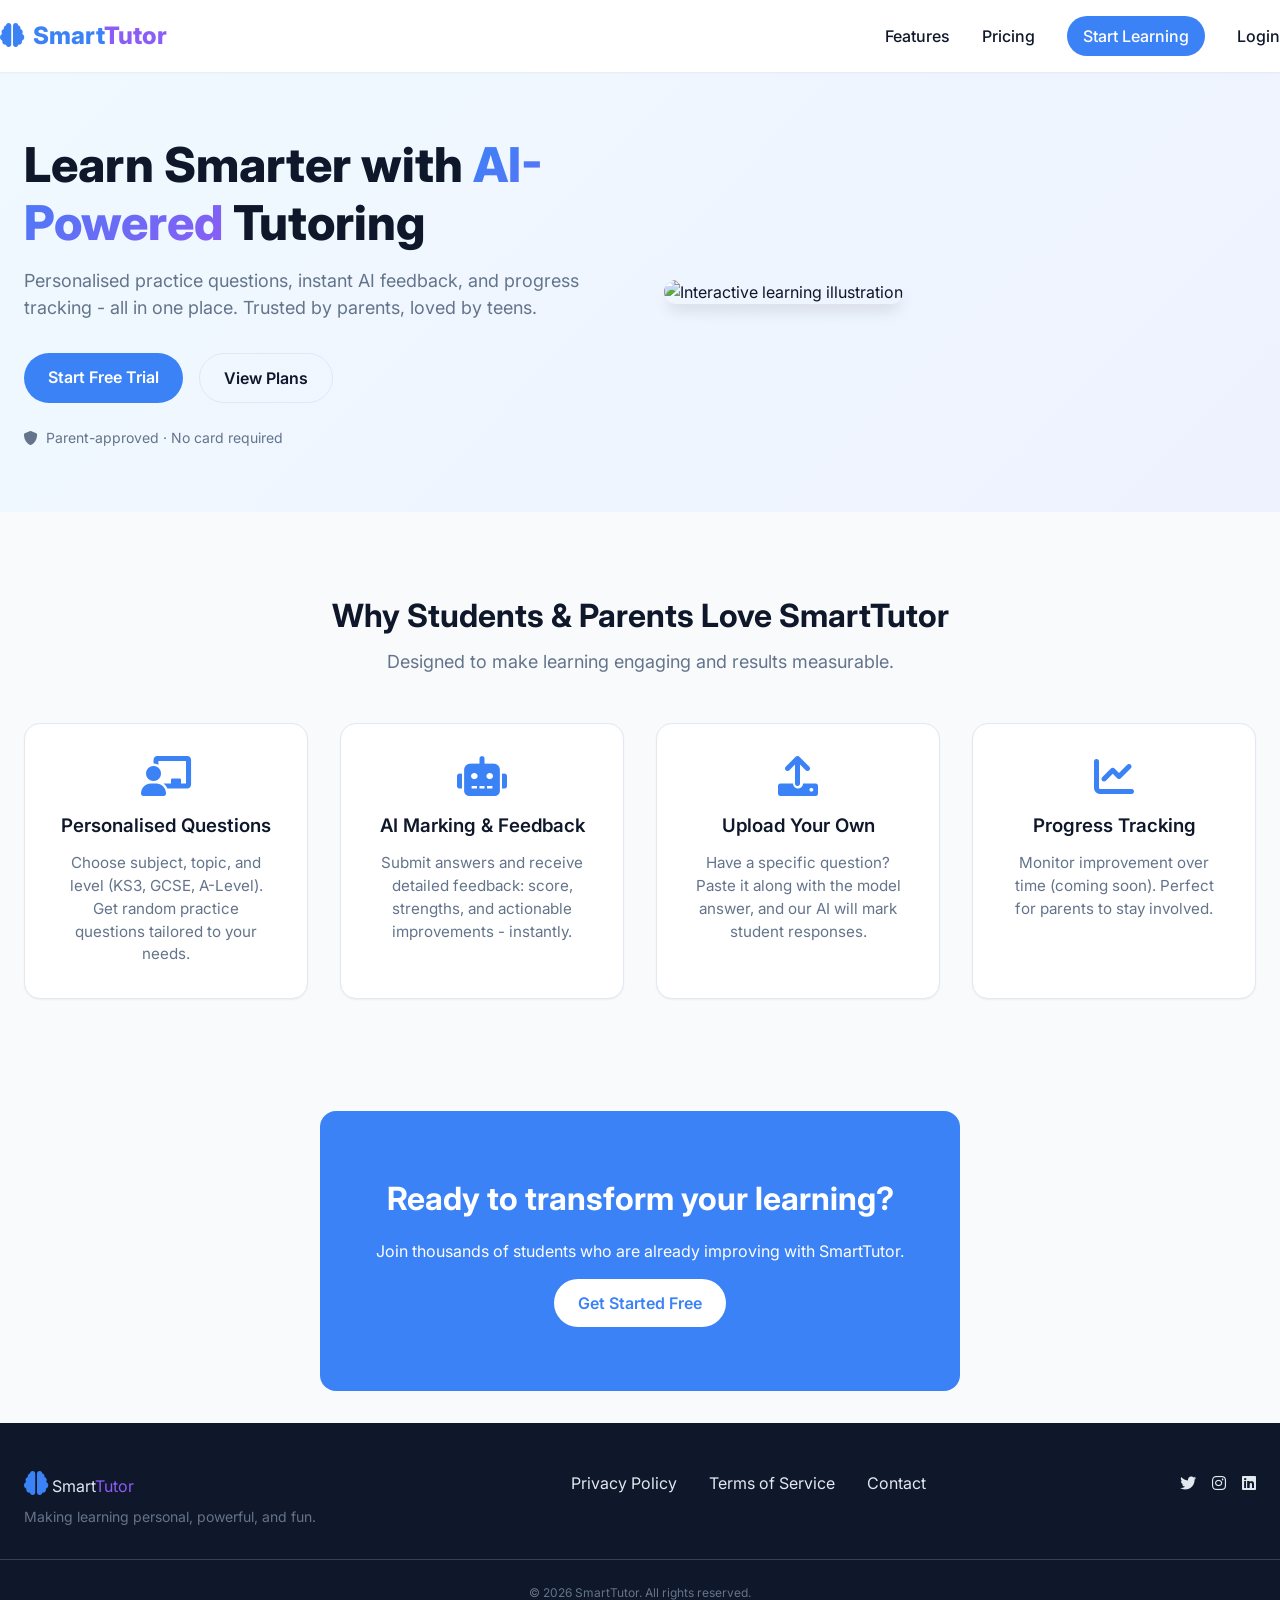
==== commit 4d835073: "Update index.html" ====
--- a/index.html
+++ b/index.html
@@ -11,27 +11,6 @@
   <link rel="stylesheet" href="https://cdn.jsdelivr.net/npm/katex@0.16.10/dist/katex.min.css">
   <script defer src="https://cdn.jsdelivr.net/npm/katex@0.16.10/dist/katex.min.js"></script>
   <script defer src="https://cdn.jsdelivr.net/npm/katex@0.16.10/dist/contrib/auto-render.min.js" onload="renderMathInElement(document.body, { delimiters: [ {left: '$$', right: '$$', display: true}, {left: '\\(', right: '\\)', display: false} ] });"></script>
-  <style>
-    /* Additional styles for profile icon */
-    .profile-icon {
-      margin-left: 1rem;
-      cursor: pointer;
-      font-size: 1.5rem;
-      color: var(--primary);
-    }
-    .avatar {
-      width: 32px;
-      height: 32px;
-      background: var(--primary);
-      color: white;
-      border-radius: 50%;
-      display: flex;
-      align-items: center;
-      justify-content: center;
-      font-weight: bold;
-      font-size: 1rem;
-    }
-  </style>
 </head>
 <body>
 
@@ -45,10 +24,7 @@
         <a href="#features">Features</a>
         <a href="pricing.html">Pricing</a>
         <a href="dashboard.html" class="btn-primary-small">Start Learning</a>
-        <!-- Profile Icon (replaces login button) -->
-        <div id="profileIcon" class="profile-icon">
-          <i class="fas fa-user-circle"></i>
-        </div>
+        <a href="login.html" class="btn-outline-small">Login</a>
       </div>
     </div>
   </nav>
@@ -68,7 +44,7 @@
         </div>
       </div>
       <div class="hero-image">
-        <img src="https://placeholder.co/600x400/e2e8f0/1e293b?text=Interactive+Learning" alt="Tutoring illustration">
+        <img src="https://picsum.photos/id/20/600/400" alt="Interactive learning illustration">
       </div>
     </div>
   </section>
@@ -136,27 +112,5 @@
       <p>&copy; 2026 SmartTutor. All rights reserved.</p>
     </div>
   </footer>
-
-  <script>
-    // Profile icon logic
-    const user = JSON.parse(localStorage.getItem('smarttutor_user'));
-    const profileIcon = document.getElementById('profileIcon');
-    if (user && user.email) {
-      // Show avatar with first letter of name or email
-      const initial = (user.name ? user.name[0] : user.email[0]).toUpperCase();
-      profileIcon.innerHTML = `<div class="avatar">${initial}</div>`;
-      profileIcon.style.cursor = 'pointer';
-      profileIcon.addEventListener('click', () => {
-        window.location.href = 'dashboard.html'; // go to dashboard
-      });
-    } else {
-      // Not logged in – show default icon that links to login
-      profileIcon.innerHTML = '<i class="fas fa-user-circle"></i>';
-      profileIcon.style.cursor = 'pointer';
-      profileIcon.addEventListener('click', () => {
-        window.location.href = 'login.html';
-      });
-    }
-  </script>
 </body>
 </html>
